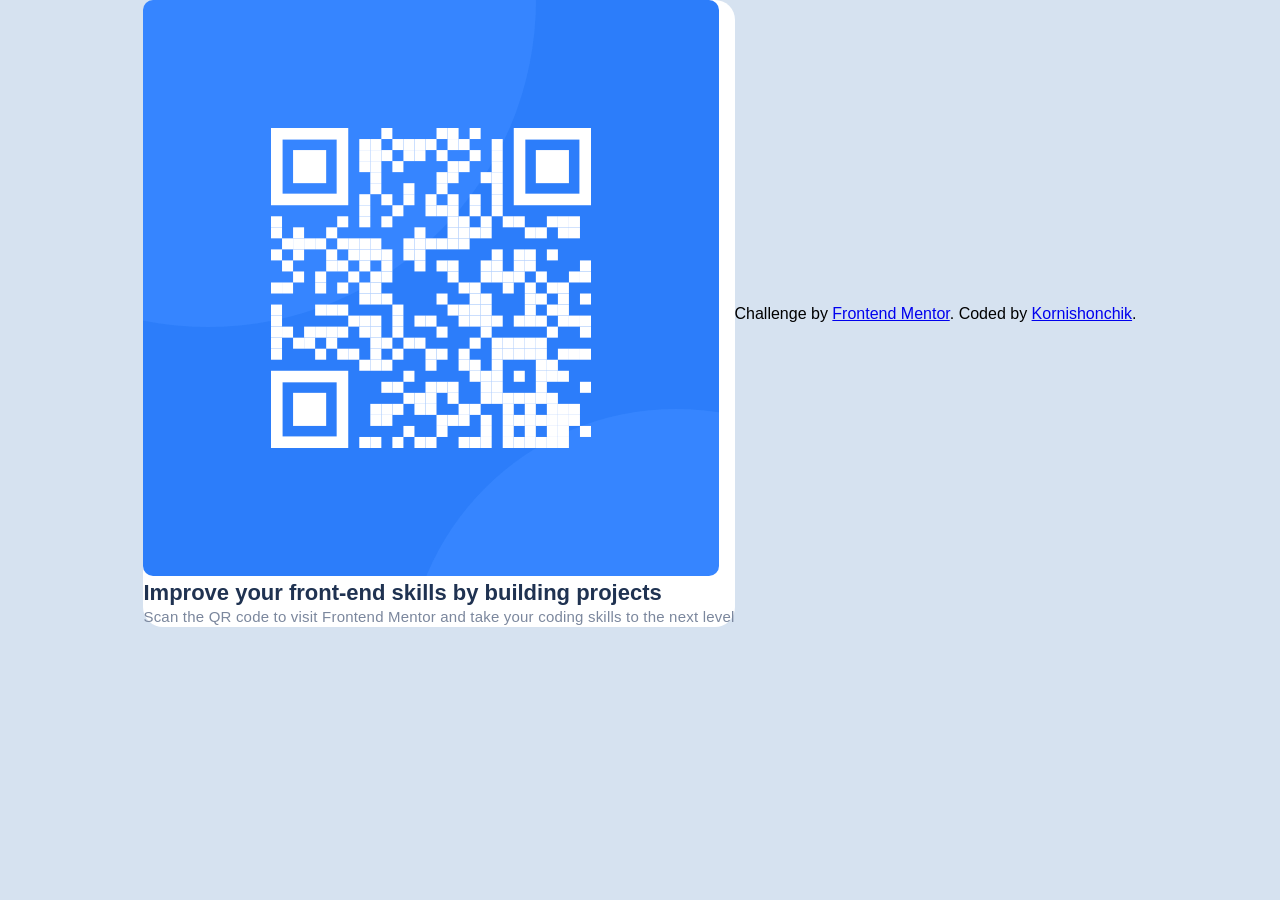
==== index.html @ c6a8bbed "Fix file structure" ====
<!DOCTYPE html>
<html lang="en">
<head>
  <meta charset="UTF-8">
  <meta name="viewport" content="width=device-width, initial-scale=1.0"> <!-- displays site properly based on user's device -->

  <link rel="icon" type="image/png" sizes="32x32" href="./images/favicon-32x32.png">
  <title>Frontend Mentor | QR code component</title>
  <link rel="stylesheet" href="style.css">
</head>

<body>
  <main>
    <img src="images/image-qr-code.png" alt="QR-Code">
    <h1>Improve your front-end skills by building projects</h1>
    <p>Scan the QR code to visit Frontend Mentor and take your coding skills to the next level</p>
  </main>
  
  <footer class="attribution">
    Challenge by <a href="https://www.frontendmentor.io?ref=challenge">Frontend Mentor</a>. 
    Coded by <a href="#">Kornishonchik</a>.
  </footer>
</body>
</html>
---- style.css ----
:root {
  --dark-blue: hsl(218, 44%, 22%);
  --grayish-blue: hsl(220, 15%, 55%);
  --light-gray: hsl(212, 45%, 89%);
}

* {
    box-sizing: border-box;
    margin: 0;
    padding: 0;
}

body {
  font-family: 'Outfit', sans-serif;
  background-color: var(--light-gray);
  display: flex;
  justify-content: center;
  align-items: center;
}

main {
  background-color: #ffffff;
  border-radius: 20px;
}

img {
  border-radius: 10px;
}

h1 {
  font-size: 22px;
  font-weight: 700;
  color: var(--dark-blue);
  line-height: 1.2;
}

p {
  font-size: 15px;
  font-weight: 400;
  color: var(--grayish-blue);
  line-height: 1.4;
  letter-spacing: 0.2px;
}
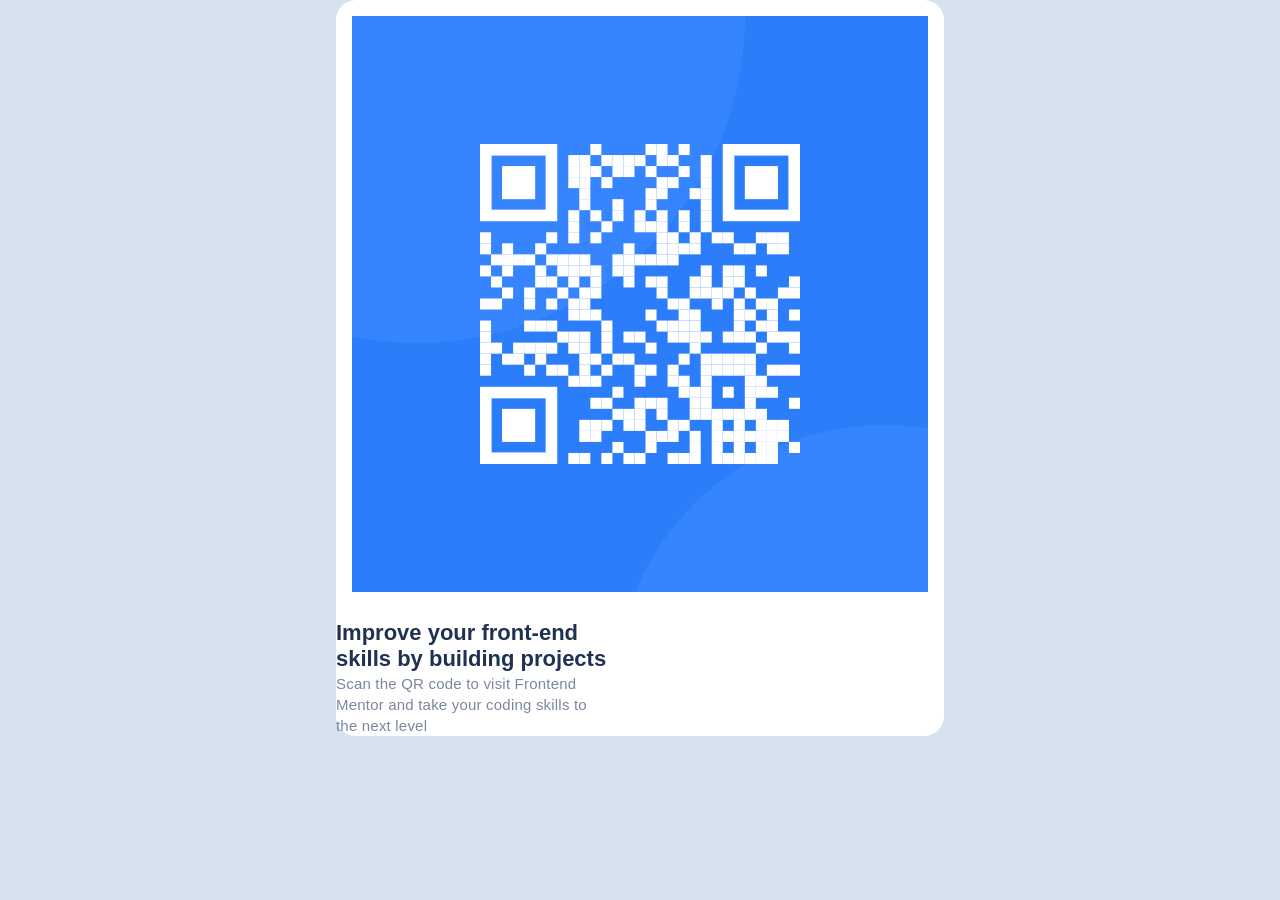
==== commit 95a90343: "Little Fixes" ====
--- a/index.html
+++ b/index.html
@@ -12,13 +12,13 @@
 <body>
   <main>
     <img src="images/image-qr-code.png" alt="QR-Code">
-    <h1>Improve your front-end skills by building projects</h1>
-    <p>Scan the QR code to visit Frontend Mentor and take your coding skills to the next level</p>
+    <h1>Improve your front-end<br>skills by building projects</h1>
+    <p>Scan the QR code to visit Frontend<br>Mentor and take your coding skills to<br>the next level</p>
   </main>
   
-  <footer class="attribution">
+  <!-- <footer class="attribution">
     Challenge by <a href="https://www.frontendmentor.io?ref=challenge">Frontend Mentor</a>. 
     Coded by <a href="#">Kornishonchik</a>.
-  </footer>
+  </footer> -->
 </body>
 </html>
--- a/style.css
+++ b/style.css
@@ -21,10 +21,13 @@
 main {
   background-color: #ffffff;
   border-radius: 20px;
+  align-items: center;
 }
 
 img {
   border-radius: 10px;
+  padding: 16px 16px 24px 16px;
+
 }
 
 h1 {
@@ -32,6 +35,7 @@
   font-weight: 700;
   color: var(--dark-blue);
   line-height: 1.2;
+  display: flex;
 }
 
 p {
@@ -40,4 +44,5 @@
   color: var(--grayish-blue);
   line-height: 1.4;
   letter-spacing: 0.2px;
+  display: flex;
 }
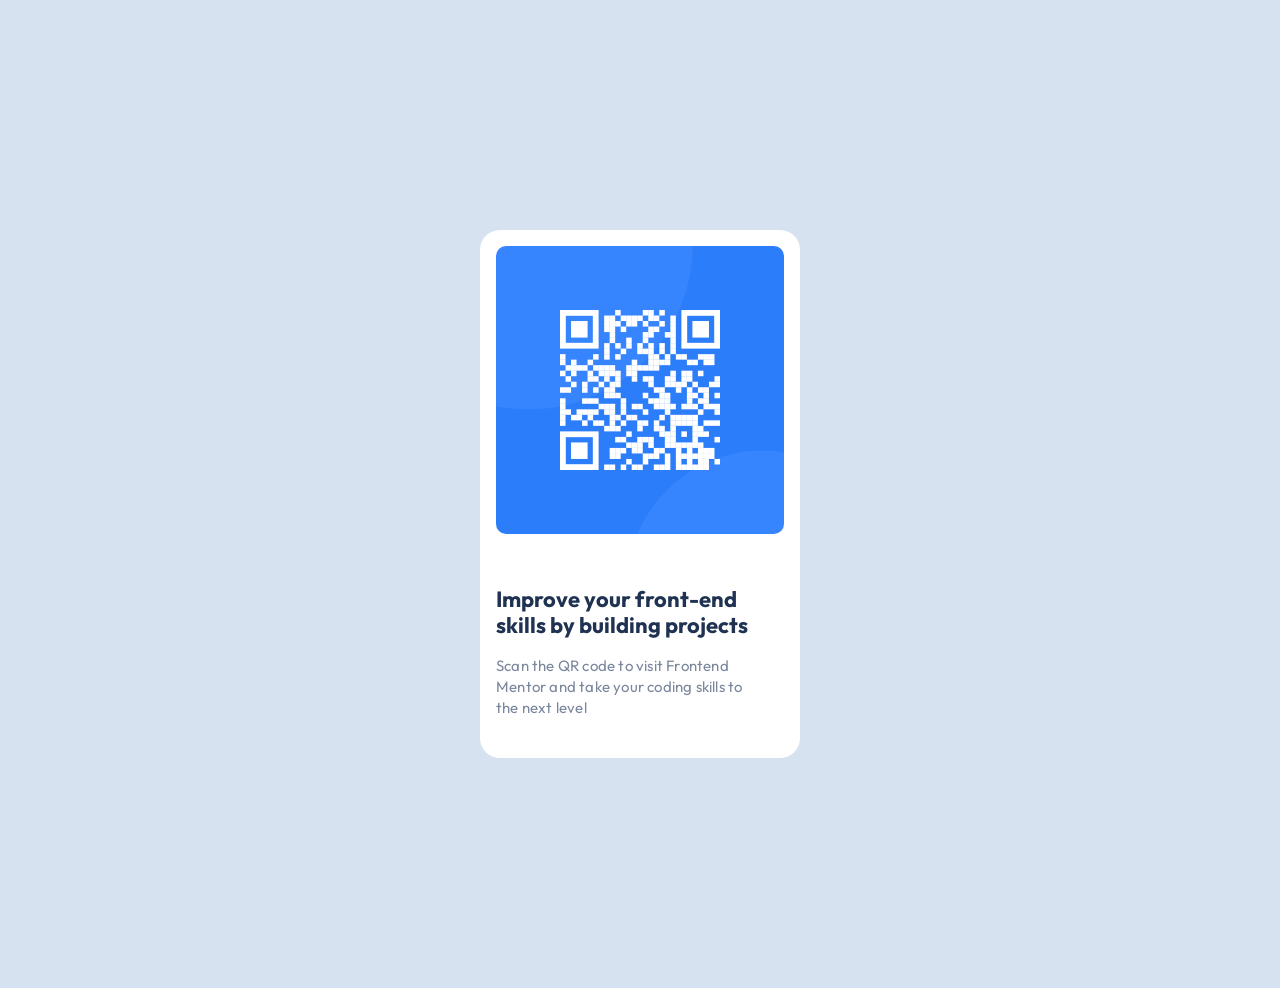
==== commit aa3b9c83: "little update" ====
--- a/index.html
+++ b/index.html
@@ -7,13 +7,18 @@
   <link rel="icon" type="image/png" sizes="32x32" href="./images/favicon-32x32.png">
   <title>Frontend Mentor | QR code component</title>
   <link rel="stylesheet" href="style.css">
+  <link rel="preconnect" href="https://fonts.googleapis.com">
+  <link rel="preconnect" href="https://fonts.gstatic.com" crossorigin>
+  <link href="https://fonts.googleapis.com/css2?family=Outfit:wght@300;400;700&display=swap" rel="stylesheet">
 </head>
 
 <body>
   <main>
     <img src="images/image-qr-code.png" alt="QR-Code">
-    <h1>Improve your front-end<br>skills by building projects</h1>
-    <p>Scan the QR code to visit Frontend<br>Mentor and take your coding skills to<br>the next level</p>
+    <div class="text">
+      <h1>Improve your front-end<br>skills by building projects</h1>
+      <p>Scan the QR code to visit Frontend<br>Mentor and take your coding skills to<br>the next level</p>
+    </div>
   </main>
   
   <!-- <footer class="attribution">
--- a/style.css
+++ b/style.css
@@ -16,18 +16,20 @@
   display: flex;
   justify-content: center;
   align-items: center;
+  min-height: 100vh;
 }
 
 main {
   background-color: #ffffff;
   border-radius: 20px;
-  align-items: center;
+  margin: 230px 560px;
 }
 
 img {
   border-radius: 10px;
-  padding: 16px 16px 24px 16px;
-
+  margin: 16px 16px 24px 16px;
+  height: 288px;
+  width: 288px;
 }
 
 h1 {
@@ -36,6 +38,7 @@
   color: var(--dark-blue);
   line-height: 1.2;
   display: flex;
+  padding-bottom: 16px;
 }
 
 p {
@@ -45,4 +48,8 @@
   line-height: 1.4;
   letter-spacing: 0.2px;
   display: flex;
+}
+
+.text {
+  margin: 24px 16px 40px 16px;
 }
